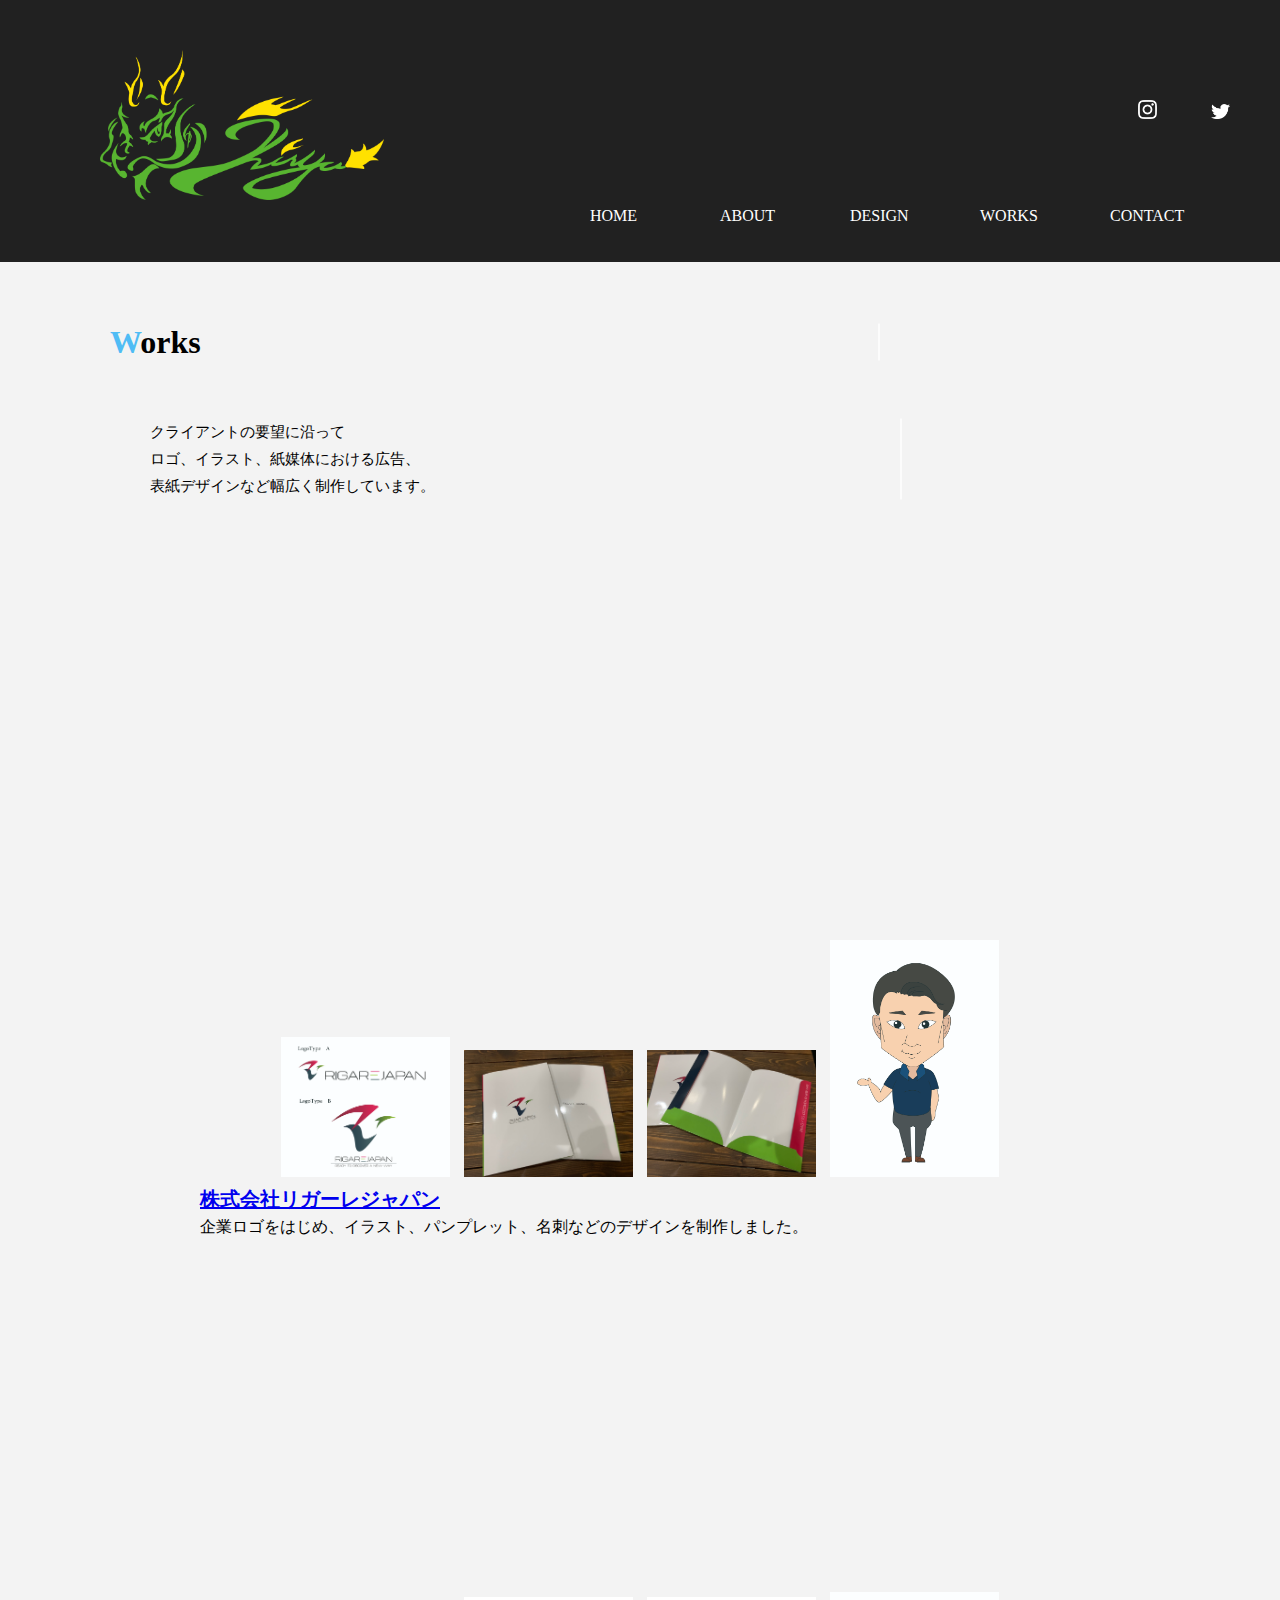
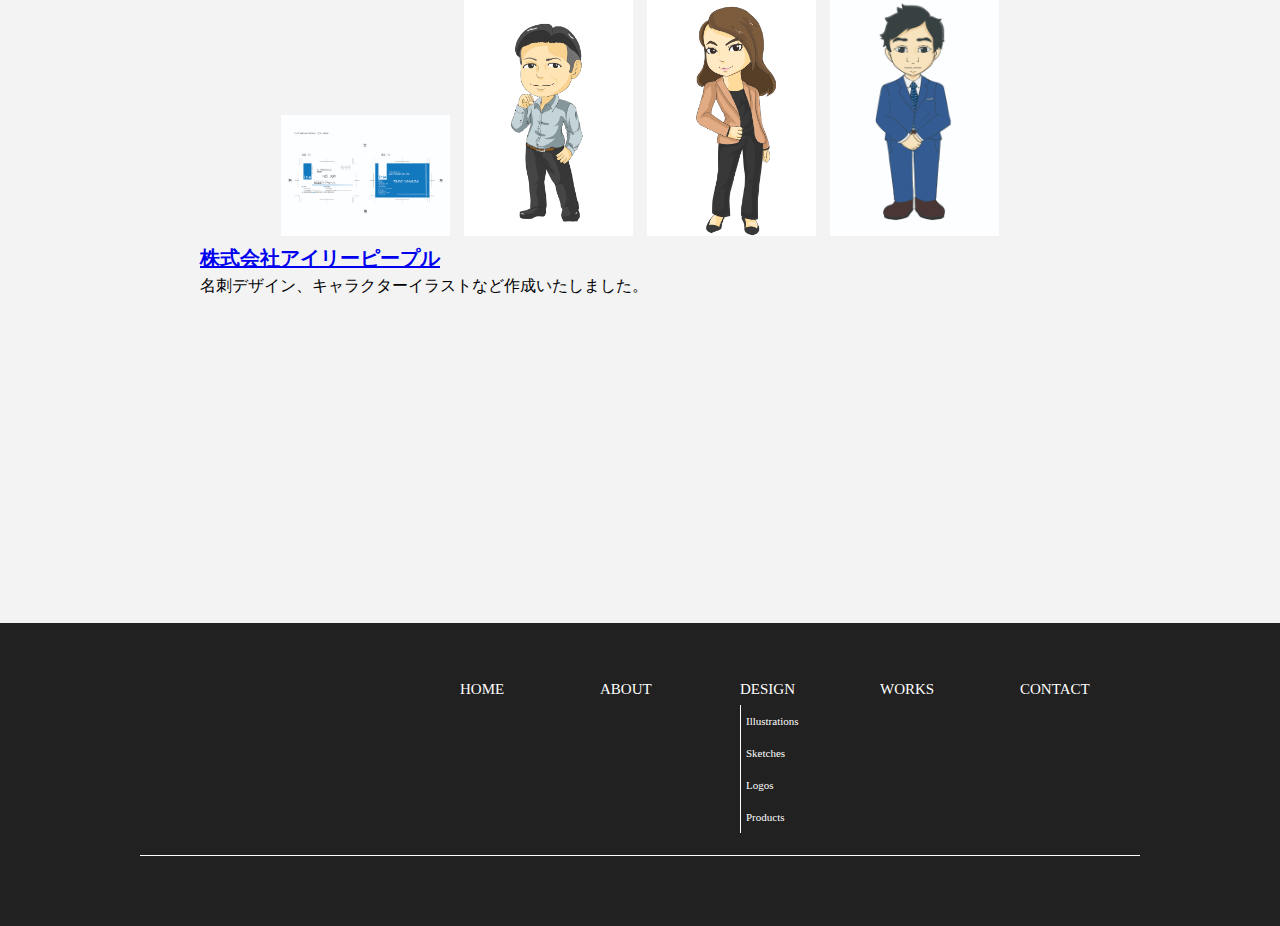
==== My_website/works.html @ d7d37e5a "Remove all .DS_Store" ====
<!doctype html>
<html>
<head>
<meta charset="UTF-8">
<title>WORKS｜Nishimura</title>
<link href="css/stylesheet.css" rel="stylesheet" type="text/css">
<link href="css/works.css" rel="stylesheet" type="text/css">
<link href="css/typewriter.css" rel="stylesheet" type="text/css">
</head>

<body>
	<div id="stalker"></div>
	
	<div class="wrapper">
	
	<!--header-->
	<header>
		<div class="header-container">
			<div class="top-banner">
				<img src="images/titlelogo.png">
			</div>
			<div class="sns-icon">
				<a href="https://www.instagram.com/4korl619/?hl=ja" target="_blank"><img src="images/instagram.png"></a>
				<a href="https://twitter.com/4korl619" target="_blank"><img src="images/twitter.png"></a>
			</div>
			<ul class="menu">
				<li><a href="index.html">HOME</a></li>
				<li>
					<a href="about.html">ABOUT</a>
				</li>
				<li>
					<a href="design.html">DESIGN</a>
					<ul>
						<li><a href="design.html#illustration">Illustrations</a></li>
						<li><a href="design.html#sketch">Sketches</a></li>
						<li><a href="design.html#logo">Logos</a></li>
						<li><a href="design.html#product">Products</a></li>
					</ul>
				</li>
				<li><a href="works.html">WORKS</a></li>
				<li><a href="contact.html">CONTACT</a></li>
			</ul>
		</div>
	</header>
	
	<!--main-->
	<main>
		<div class="works-content">
			<h1 class="line-4 anim-typewriter"><span>W</span>orks</h1>
			<p class="line-2 anim-typewriter">
				クライアントの要望に沿って<br>
				ロゴ、イラスト、紙媒体における広告、<br>
				表紙デザインなど幅広く制作しています。</p>
			
			<div class="work">
				<ul class="rigare-content" id="rigarejapan">
					<li><a href="images/rigare1.jpg"><img src="images/rigare1.jpg"></a></li>
					<li><a href="images/rigare2.jpg"><img src="images/rigare2.jpg"></a></li>
					<li><a href="images/rigare3.jpg"><img src="images/rigare3.jpg"></a></li>
					<li><a href="images/rigare4.jpg"><img src="images/rigare4.jpg"></a></li>
					<a href="https://rigarejapan.co.jp/"><h3>株式会社リガーレジャパン</h3></a>
					<p>企業ロゴをはじめ、イラスト、パンプレット、名刺などのデザインを制作しました。<br></p>
				</ul>
			
				<ul class="irie-content" id="iriepeople">
					<li><a href="images/iriepeople1.jpg"><img src="images/iriepeople1.jpg"></a></li>
					<li><a href="images/iriepeople2.jpg"><img src="images/iriepeople2.jpg"></a></li>
					<li><a href="images/iriepeople3.jpg"><img src="images/iriepeople3.jpg"></a></li>
					<li><a href="images/iriepeople4.jpg"><img src="images/iriepeople4.jpg"></a></li>
					<a href="http://irie-people.jp/"><h3>株式会社アイリーピープル</h3></a>
					<p>名刺デザイン、キャラクターイラストなど作成いたしました。<br></p>
				</ul>
			</div>
		</div>
	</main>
	
	<!--footer-->
	<footer>
		<ul class="menu-2">
			<li><a href="index.html">HOME</a></li>
			<li>
				<a href="about.html">ABOUT</a>
			</li>
			<li>
				<a href="design.html">DESIGN</a>
				<ul>
					<li><a href="design.html#illustration">Illustrations</a></li>
					<li><a href="design.html#sketch">Sketches</a></li>
					<li><a href="design.html#logo">Logos</a></li>
					<li><a href="design.html#product">Products</a></li>
				</ul>
			</li>
			<li><a href="works.html">WORKS</a></li>
			<li><a href="contact.html">CONTACT</a></li>
		</ul>
		<div class="copy">
			<small class="copyright"></small>
		</div>
		<div id="page_top"><a href="#"></a></div>
	</footer>

	</div><!--wrapper-->
</body>
</html>
---- My_website/css/stylesheet.css ----
@charset "UTF-8";
/* CSS Document */
* {
	margin: 0px;
	padding: 0px;
}

h2 {
	font-size: 30px;
}
h3 {
	font-size: 20px;
}

p {
	font-size: 16px;
	line-height: 1.8;
}

body {
	height: 100%;
	width: 100%;
	background-color: #F3F3F3;
}

.wrapper{
    height: 100%;
    min-height: 100vh;
    position: relative;/*←相対位置*/
    padding-bottom: 325px;/*←footerの高さ*/
    box-sizing: border-box;/*←全て含めてmin-height:100vhに*/
}

.header-container {
	background-color: #212121;
	width: 100%;
	height: auto;
}

.top-banner {
	display: flex;
    flex-wrap: wrap;
	width: 50%;
	float: left;
}

.top-banner img {
	width: 60%;
	height: auto;
	box-sizing: border-box;
	padding: 50px 0 0 100px;  /*←画像の上下に20pxの余白を入れる場合*/
}

.sns-icon{
	overflow: hidden;
	width: 50%;
	text-align: right;
    box-sizing: border-box;
}

.sns-icon img {
    max-width: 3%;  /*画像のはみだしを防ぐ*/
    height: auto;  /*画像の縦横比を維持 */
	padding: 100px 50px 0 0;  /*←画像の上下に35pxの余白を入れる場合*/
}

/*headerのmenu*/
.menu {
	display: flex;
	height: 2rem;
	margin: 0 auto;
	padding: 0 0 30px 0;
	width: 1000px;
}

.menu > li {/*親階層のみ幅を13％にする*/
	width: 13%;
	left: 450px;
}

/*全てのリスト・リンク共通*/
.menu li {
	list-style: none;
	position: relative;
}

.menu li a {
	color: #FFFFFF;
	display: block;
	height: 2rem;
	line-height: 2rem;
	text-decoration: none;
	width: 100%;
}

.menu li a:hover {
	color: #959595;
}

/*子階層以降共通*/
.menu li li {
	height: 0;
	width: 8rem;
	overflow: hidden;
	transition: .5s;
	font-size: 11px;
	background-color: #B23336;
	padding-left: 5px
}

.menu li li a {
	color: #FFFFFF;
}

.menu li li a:hover {
	color: #959595;
}

.menu li:hover > ul > li {
	height: 2rem;
	border-bottom: 1px solid #eee;
}

footer{
    width: 100%;
    background-color: #212121;
    padding: 50px 0;
    position: absolute;/*←絶対位置*/
    bottom: 0; /*下に固定*/
}

/*footerのmenu*/
.menu-2 {
	display: flex;
	height: 2rem;
	margin: 0 auto;
	width: 1000px;
}

.menu-2 > li {/*親階層のみ幅を13％にする*/
	width: 14%;
	left: 320px;
	font-size:15px;
}

/*全てのリスト・リンク共通*/
.menu-2 li {
	list-style: none;
	position: relative;
}

.menu-2 li a {
	color: #FFFFFF;
	line-height: 2rem;
	text-decoration: none;
}

.menu-2 li a:hover {
	color: #959595;
}

/*子階層以降共通*/
.menu-2 li li {
	height: 2rem;
	width: 8rem;
	font-size: 11px;
	padding:0 5px;
	border-left: 1px solid #FFFFFF;
	
}

.menu-2 li li a:hover {
	color: #959595;
}

.copy {
	width: 1000px;
	border-top: 1px solid #FFFFFF;
	margin: 150px auto 0 auto;
	color: #656565;
	padding: 20px 0 0 0;
}
---- My_website/css/works.css ----
@charset "UTF-8";
/* CSS Document */

.work {
	margin: 250px 0 0 0;
	text-align: center;
	padding: 100px 0 200px 0;
}

.work h3 {
	text-align: left;
	padding-left: 200px;
}

.work p {
	text-align: left;
	padding-left: 200px;
}

.work li {
	list-style: none;
    width: calc(70%/5);  /*←画像を横に2つ並べる場合*/
    padding: 0px 5px 5px 5px;  /*←画像の左右に5pxの余白を入れる場合*/
    box-sizing: border-box;
	display: inline-block;
}

.work li img {
	max-width: 100%;  /*画像のはみだしを防ぐ*/
    height: auto;
}

.work li img:hover {
	opacity: 0.8;
}

.rigare-content {
	padding: 50px 0 300px 0;
}

.irie-content {
	padding: 50px 0 100px 0;
}

.service-container h1 {
	display: inline-block;
	border-bottom: 1.5px solid #707070;
}
---- My_website/css/typewriter.css ----
@charset "UTF-8";
/* CSS Document */
/* Global */
/*対象のテキスト*/
.line-1 {
	margin: 80px 0 100px 110px;
    position: relative;
    top: 50%;
    width: 24em;
    border-right: 2px solid rgba(255,255,255,.75);
    white-space: nowrap;
    overflow: hidden;
    transform: translateY(-50%);
}

.line-1 span {
	color: #FB8100;
}

.line-3 {
	margin: 80px 0 0 110px;
    position: relative;
    top: 50%;
    width: 24em;
    border-right: 2px solid rgba(255,255,255,.75);
    white-space: nowrap;
    overflow: hidden;
    transform: translateY(-50%);
}

.line-3 span {
	color: #FF00F5;
}

.line-4 {
	margin: 80px 0 0 110px;
    position: relative;
    top: 50%;
    width: 24em;
    border-right: 2px solid rgba(255,255,255,.75);
    white-space: nowrap;
    overflow: hidden;
    transform: translateY(-50%);
}

.line-4 span {
	color: #4FBCF5;
}

.line-5 {
	margin: 80px 0 0 110px;
    position: relative;
    top: 50%;
    width: 24em;
    border-right: 2px solid rgba(255,255,255,.75);
    white-space: nowrap;
    overflow: hidden;
    transform: translateY(-50%);
}

.line-5 span {
	color: red;
}

.line-2{
	margin: 80px 0 0 150px;
    position: relative;
    top: 50%;  
    width: 50em;
	font-size: 15px;
    border-right: 2px solid rgba(255,255,255,.75);
    white-space: nowrap;
    overflow: hidden;
    transform: translateY(-50%);    
}

/* Animation */
.anim-typewriter {/*アニメーションセッティング*/
	animation: typewriter 4s steps(40) 1s 1 normal both,
	blinkTextCursor 300ms steps(40) infinite normal;
}

@keyframes typewriter {/*タイプライターライクなアニメーション*/
	from{width: 0;}
	to{width: 33em;}
}

@keyframes blinkTextCursor {/*点滅するカーソルのアニメーション*/
	from{border-right-color: rgba(255,255,255,0.00)}
	to{border-right-color: transparent;}
}
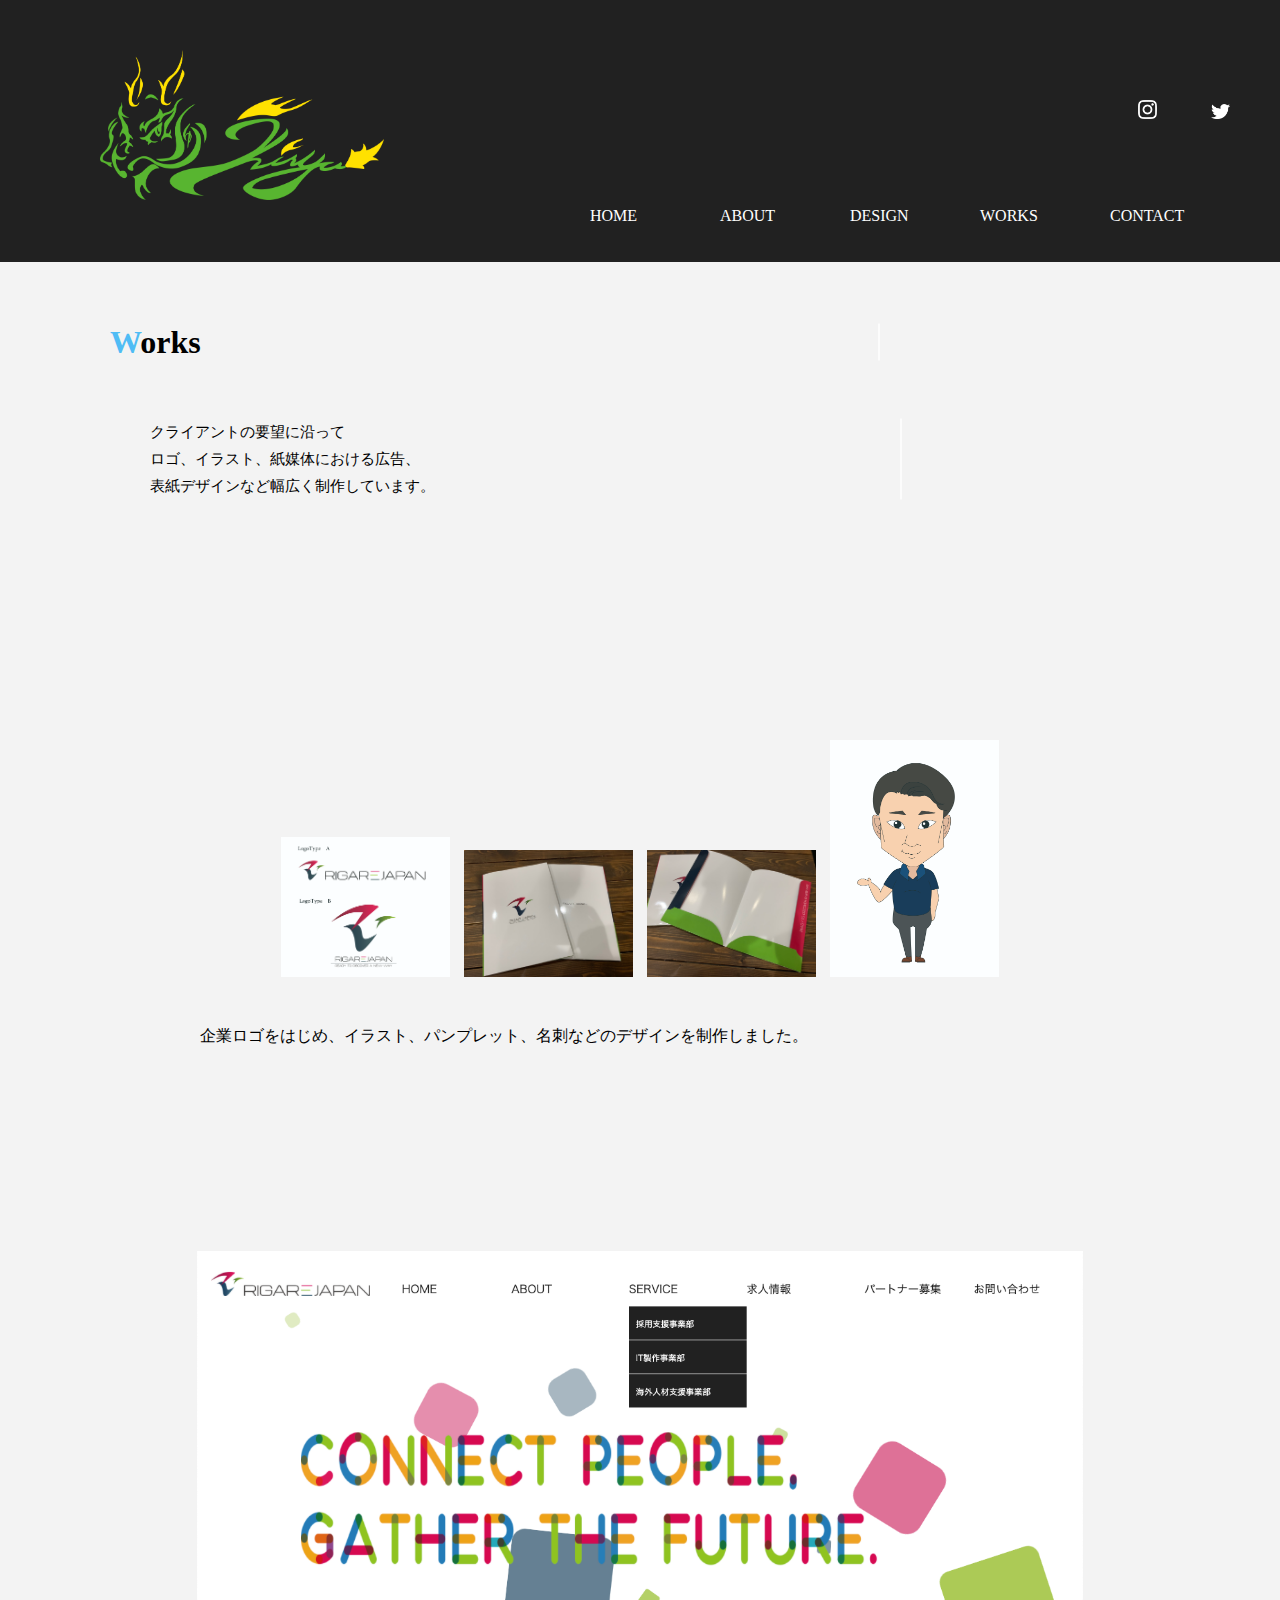
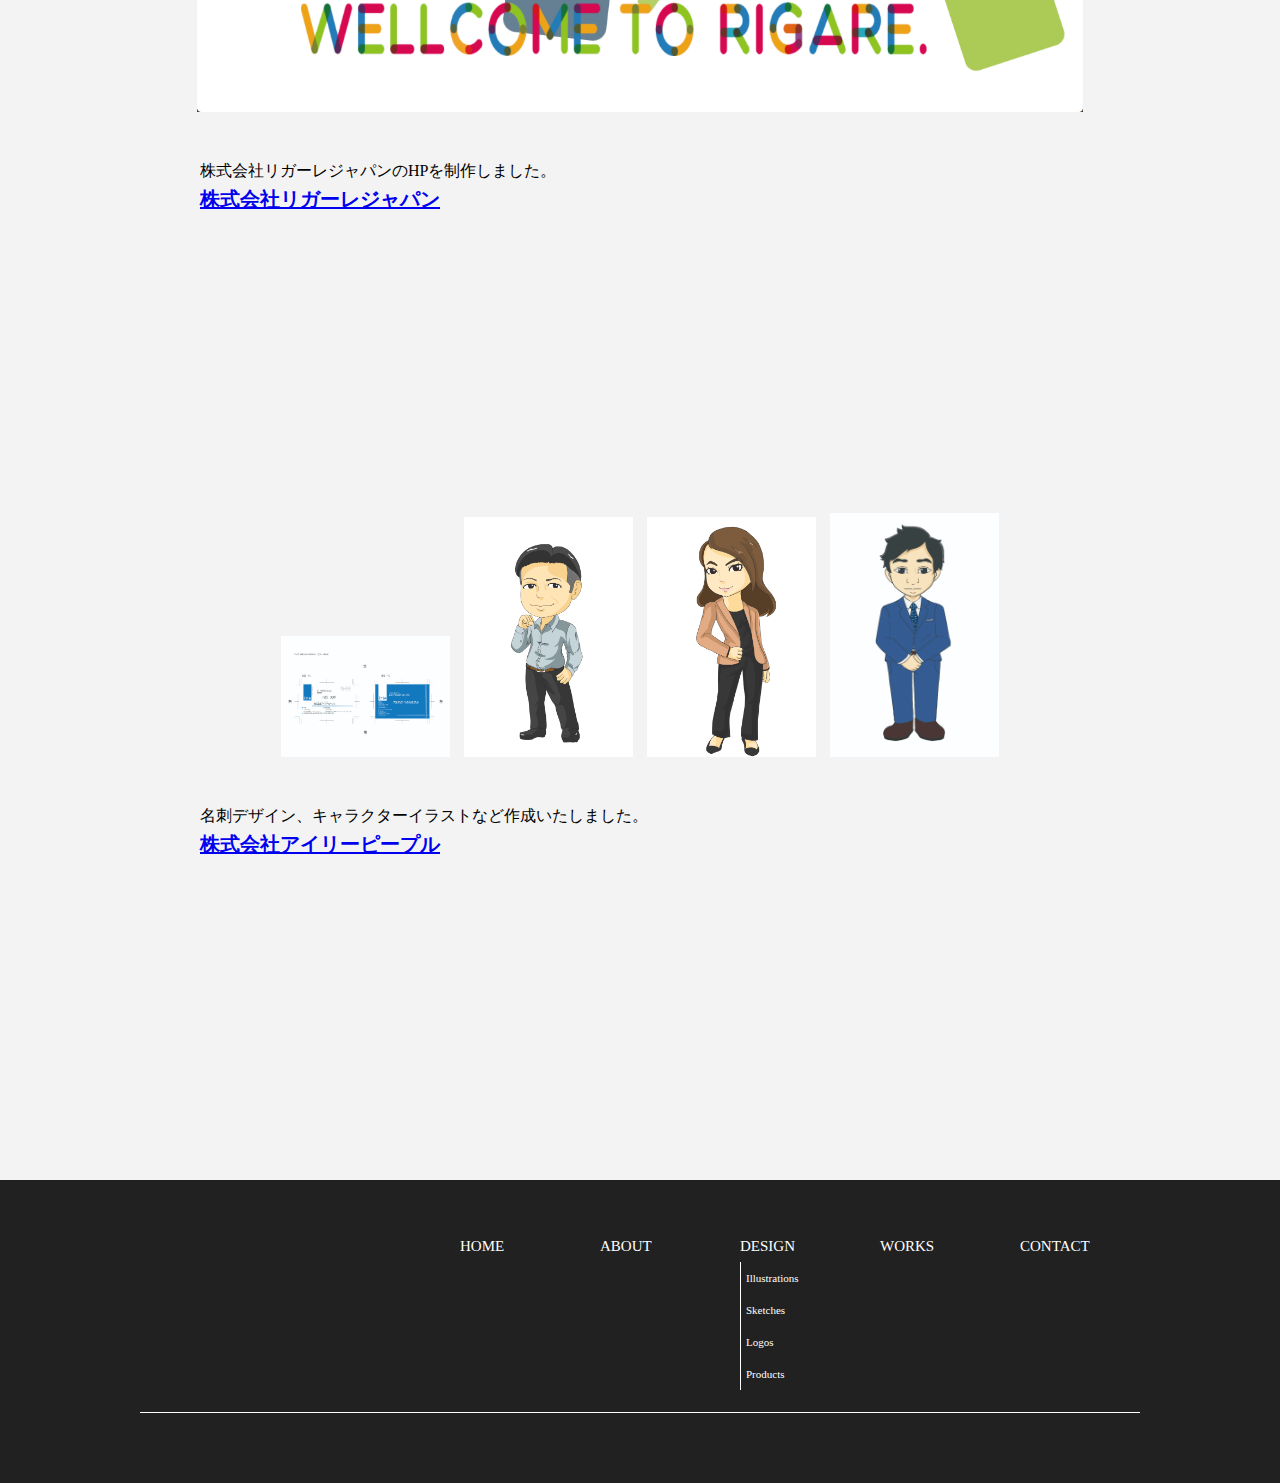
==== commit 4ad773be: "updatefile" ====
--- a/My_website/works.html
+++ b/My_website/works.html
@@ -52,23 +52,41 @@
 				ロゴ、イラスト、紙媒体における広告、<br>
 				表紙デザインなど幅広く制作しています。</p>
 			
-			<div class="work">
+			<div class="work-rigare">
 				<ul class="rigare-content" id="rigarejapan">
 					<li><a href="images/rigare1.jpg"><img src="images/rigare1.jpg"></a></li>
 					<li><a href="images/rigare2.jpg"><img src="images/rigare2.jpg"></a></li>
 					<li><a href="images/rigare3.jpg"><img src="images/rigare3.jpg"></a></li>
 					<li><a href="images/rigare4.jpg"><img src="images/rigare4.jpg"></a></li>
-					<a href="https://rigarejapan.co.jp/"><h3>株式会社リガーレジャパン</h3></a>
+                    <br>
+                    <br>
+                    <br>
 					<p>企業ロゴをはじめ、イラスト、パンプレット、名刺などのデザインを制作しました。<br></p>
+                </ul>
+			</div>
+            
+            <div class="work-rigare-2">
+                <ul class="rigare-content">
+                    <li><a href="https://www.rigarejapan.co.jp/"><img src="images/RigareHP_image.png"></a></li>
+                    <br>
+                    <br>
+                    <br>
+                    <p>株式会社リガーレジャパンのHPを制作しました。<br></p>
+                    <a href="https://www.rigarejapan.co.jp/"><h3>株式会社リガーレジャパン</h3></a>
 				</ul>
-			
+			</div>
+            
+            <div class="work-irie">
 				<ul class="irie-content" id="iriepeople">
 					<li><a href="images/iriepeople1.jpg"><img src="images/iriepeople1.jpg"></a></li>
 					<li><a href="images/iriepeople2.jpg"><img src="images/iriepeople2.jpg"></a></li>
 					<li><a href="images/iriepeople3.jpg"><img src="images/iriepeople3.jpg"></a></li>
 					<li><a href="images/iriepeople4.jpg"><img src="images/iriepeople4.jpg"></a></li>
-					<a href="http://irie-people.jp/"><h3>株式会社アイリーピープル</h3></a>
+                    <br>
+                    <br>
+                    <br>
 					<p>名刺デザイン、キャラクターイラストなど作成いたしました。<br></p>
+                    <a href="http://irie-people.jp/"><h3>株式会社アイリーピープル</h3></a>
 				</ul>
 			</div>
 		</div>
--- a/My_website/css/works.css
+++ b/My_website/css/works.css
@@ -1,23 +1,23 @@
 @charset "UTF-8";
 /* CSS Document */
 
-.work {
-	margin: 250px 0 0 0;
+.work-rigare {
+	margin: 50px 0 0 0;
 	text-align: center;
-	padding: 100px 0 200px 0;
+	padding: 100px 0 0 0;
 }
 
-.work h3 {
+.work-rigare h3 {
 	text-align: left;
 	padding-left: 200px;
 }
 
-.work p {
+.work-rigare p {
 	text-align: left;
 	padding-left: 200px;
 }
 
-.work li {
+.work-rigare li {
 	list-style: none;
     width: calc(70%/5);  /*←画像を横に2つ並べる場合*/
     padding: 0px 5px 5px 5px;  /*←画像の左右に5pxの余白を入れる場合*/
@@ -25,17 +25,87 @@
 	display: inline-block;
 }
 
-.work li img {
+.work-rigare li img {
 	max-width: 100%;  /*画像のはみだしを防ぐ*/
     height: auto;
 }
 
-.work li img:hover {
+.work-rigare li img:hover {
 	opacity: 0.8;
 }
 
+
+
+.work-rigare-2 {
+	margin: 50px 0 0 0;
+	text-align: center;
+}
+
+.work-rigare-2 h3 {
+	text-align: left;
+	padding-left: 200px;
+}
+
+.work-rigare-2 p {
+	text-align: left;
+	padding-left: 200px;
+}
+
+.work-rigare-2 li {
+	list-style: none;
+    width: calc(70%/1);  /*←画像を横に2つ並べる場合*/
+    padding: 0px 5px 5px 5px;  /*←画像の左右に5pxの余白を入れる場合*/
+    box-sizing: border-box;
+	display: inline-block;
+}
+
+.work-rigare-2 li img {
+	max-width: 100%;  /*画像のはみだしを防ぐ*/
+    height: auto;
+}
+
+.work-rigare-2 li img:hover {
+	opacity: 0.8;
+}
+
+
+
+.work-irie {
+	margin: 50px 0 0 0;
+	text-align: center;
+	padding: 100px 0 200px 0;
+}
+
+.work-irie h3 {
+	text-align: left;
+	padding-left: 200px;
+}
+
+.work-irie p {
+	text-align: left;
+	padding-left: 200px;
+}
+
+.work-irie li {
+	list-style: none;
+    width: calc(70%/5);  /*←画像を横に2つ並べる場合*/
+    padding: 0px 5px 5px 5px;  /*←画像の左右に5pxの余白を入れる場合*/
+    box-sizing: border-box;
+	display: inline-block;
+}
+
+.work-irie li img {
+	max-width: 100%;  /*画像のはみだしを防ぐ*/
+    height: auto;
+}
+
+.work-irie li img:hover {
+	opacity: 0.8;
+}
+
+
 .rigare-content {
-	padding: 50px 0 300px 0;
+	padding: 50px 0 100px 0;
 }
 
 .irie-content {
